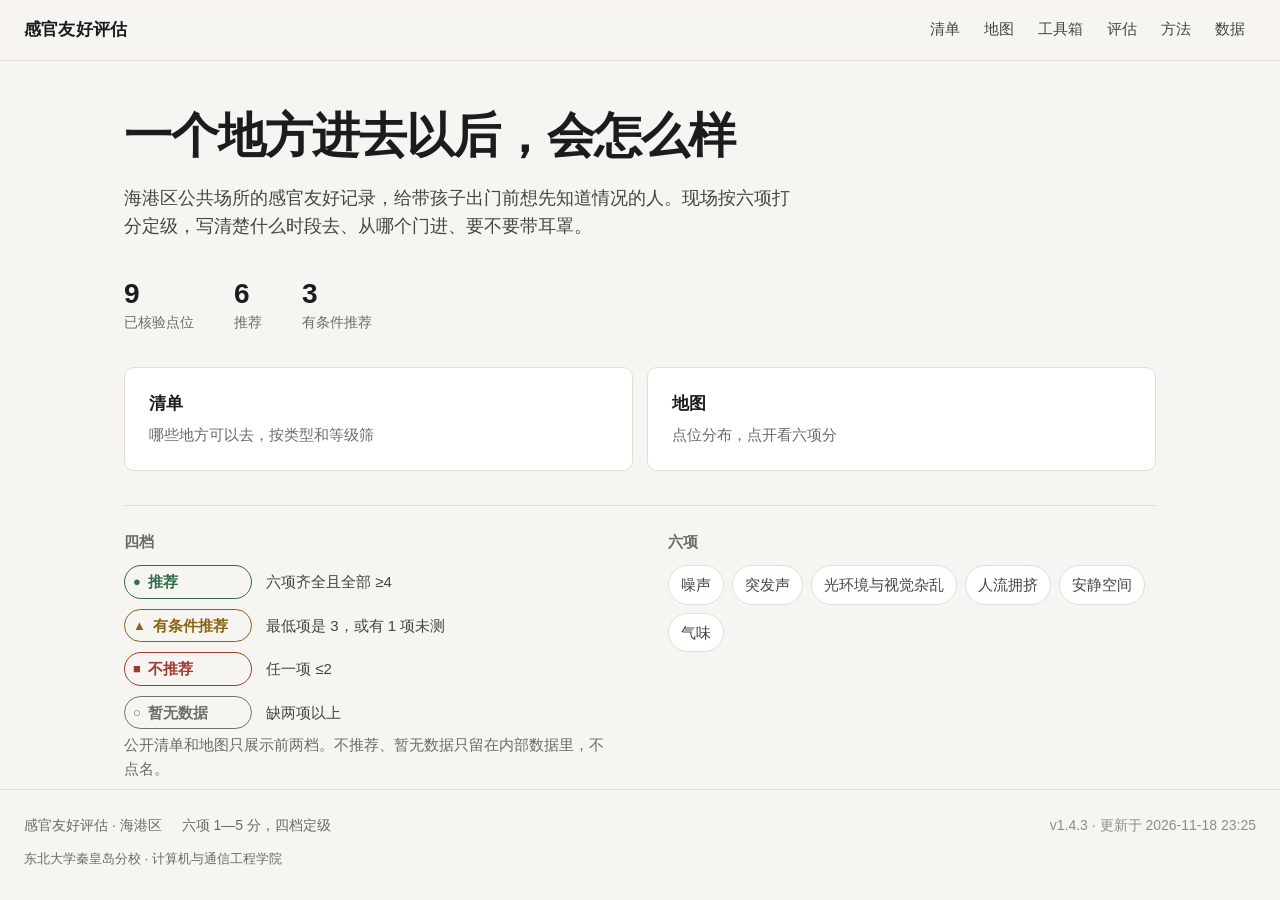
==== index.html @ ae87a0f5 "v1.4.3 点位定位修正：删旧样式、就绪前隐藏叠加层（2026-11-18 23:25）" ====
<!doctype html>
<html lang="zh-CN">
<head>
<meta charset="utf-8">
<meta name="viewport" content="width=device-width, initial-scale=1">
<title>感官友好评估 · 海港区公共环境</title>
<meta name="description" content="六项观察、四档定级，写清楚哪个时段去、从哪个门进、要不要带耳罩。">
<link rel="stylesheet" href="./assets/css/site.css?v=202611182325">
</head>
<body data-page="index">

<a class="skip" href="#main">跳到正文</a>

<header class="site-head">
  <div class="wrap head-inner">
    <a class="brand" href="./index.html?v=202611182325">感官友好评估</a>
    <nav class="nav" aria-label="主导航">
    <a href="./list.html?v=202611182325">清单</a>
    <a href="./map.html?v=202611182325">地图</a>
    <a href="./tools.html?v=202611182325">工具箱</a>
    <a href="./assess.html?v=202611182325">评估</a>
    <a href="./method.html?v=202611182325">方法</a>
    <a href="./data.html?v=202611182325">数据</a>
  </nav>
  </div>
</header>

<main id="main" class="wrap home">

  <section class="hero">
    <h1>一个地方进去以后，会怎么样</h1>
    <p class="lead">海港区公共场所的感官友好记录，给带孩子出门前想先知道情况的人。现场按六项打分定级，写清楚什么时段去、从哪个门进、要不要带耳罩。</p>
  </section>

  <ul class="stats" id="stats" hidden></ul>

  <div class="entry">
    <a href="./list.html?v=202611182325">
      <span class="entry-title">清单</span>
      <span class="entry-sub">哪些地方可以去，按类型和等级筛</span>
    </a>
    <a href="./map.html?v=202611182325">
      <span class="entry-title">地图</span>
      <span class="entry-sub">点位分布，点开看六项分</span>
    </a>
  </div>

  <div class="home-row">

    <section>
      <h2>四档</h2>
      <ul class="level-legend">
        <li><span class="badge badge-ok"><span class="glyph" aria-hidden="true">●</span>推荐</span><span>六项齐全且全部 ≥4</span></li>
        <li><span class="badge badge-warn"><span class="glyph" aria-hidden="true">▲</span>有条件推荐</span><span>最低项是 3，或有 1 项未测</span></li>
        <li><span class="badge badge-bad"><span class="glyph" aria-hidden="true">■</span>不推荐</span><span>任一项 ≤2</span></li>
        <li><span class="badge badge-none"><span class="glyph" aria-hidden="true">○</span>暂无数据</span><span>缺两项以上</span></li>
      </ul>
      <p class="hint">公开清单和地图只展示前两档。不推荐、暂无数据只留在内部数据里，不点名。</p>
    </section>

    <section>
      <h2>六项</h2>
      <ul class="dims">
        <li><a href="./method.html#dim-noise">噪声</a></li>
        <li><a href="./method.html#dim-surprise">突发声</a></li>
        <li><a href="./method.html#dim-light">光环境与视觉杂乱</a></li>
        <li><a href="./method.html#dim-crowd">人流拥挤</a></li>
        <li><a href="./method.html#dim-quiet">安静空间</a></li>
        <li><a href="./method.html#dim-smell">气味</a></li>
      </ul>
    </section>

  </div>

</main>

<footer class="site-foot">
  <div class="wrap">
    <div class="foot-inner">
      <span>感官友好评估 · 海港区</span>
      <span class="foot-note">六项 1—5 分，四档定级</span>
      <span class="foot-build" id="build"></span>
    </div>
    <p class="foot-school">东北大学秦皇岛分校 · 计算机与通信工程学院</p>
  </div>
</footer>

<script src="./data/points.js?v=202611182325"></script>
<script src="./data/demo-points.js?v=202611182325"></script>
<script src="./data/build.js?v=202611182325"></script>
<script src="./assets/js/core.js?v=202611182325"></script>
<script>
(function () {
  var list = window.SF.points();
  if (!list.length) return;

  var verified = list.filter(function (p) { return p.status === 'verified'; });
  var rec = verified.filter(function (p) { return p.level === 'recommended'; }).length;
  var cond = verified.filter(function (p) { return p.level === 'conditional'; }).length;

  var stats = document.getElementById('stats');
  stats.innerHTML =
    '<li><span class="num">' + verified.length + '</span><span class="lab">已核验点位</span></li>' +
    '<li><span class="num">' + rec + '</span><span class="lab">推荐</span></li>' +
    '<li><span class="num">' + cond + '</span><span class="lab">有条件推荐</span></li>';
  stats.hidden = false;
})();
</script>

</body>
</html>
---- assets/css/site.css ----
/* 感官友好 · 站点样式
   原则：无动效、无闪烁、正文≥16px、对比≥4.5:1、等级用颜色+形状+文字三重编码 */

:root {
  --bg: #f7f5f1;
  --surface: #ffffff;
  --surface-2: #f2efe9;
  --ink: #1c1c1a;
  --ink-2: #45443f;
  --muted: #6b6a64;
  --line: #e3ded4;
  --line-2: #cfc8ba;
  --accent: #2c6b63;
  --accent-ink: #ffffff;
  --ok: #2f6f4a;
  --warn: #8a6412;
  --bad: #9c3b30;
  --neutral: #6f6f6a;

  --radius: 10px;
  --wrap: 1080px;
  --prose: 68ch;
  --shadow: 0 1px 2px rgba(28, 28, 26, .05);
}

@media (prefers-color-scheme: dark) {
  :root {
    --bg: #161615;
    --surface: #1e1e1c;
    --surface-2: #26251f;
    --ink: #eceae4;
    --ink-2: #c8c5bc;
    --muted: #9b988f;
    --line: #33322f;
    --line-2: #47453f;
    --accent: #8cc4b8;
    --accent-ink: #10201d;
    --ok: #86c39c;
    --warn: #d9b45c;
    --bad: #e08f84;
    --neutral: #a8a59d;
    --shadow: none;
  }
}

html { -webkit-text-size-adjust: 100%; }

body {
  margin: 0;
  min-height: 100vh;
  display: flex;
  flex-direction: column;
  background: var(--bg);
  color: var(--ink);
  font: 16px/1.75 -apple-system, BlinkMacSystemFont, "Segoe UI", "PingFang SC",
        "Hiragino Sans GB", "Microsoft YaHei", "Source Han Sans SC", sans-serif;
  font-variant-numeric: tabular-nums;
}

* { box-sizing: border-box; }

a { color: var(--accent); text-underline-offset: 3px; }
a:hover { text-decoration-thickness: 2px; }

:focus-visible {
  outline: 3px solid var(--accent);
  outline-offset: 2px;
  border-radius: 4px;
}

.skip {
  position: absolute;
  left: -9999px;
  top: 0;
  background: var(--surface);
  color: var(--ink);
  padding: 10px 14px;
  z-index: 100;
  border: 1px solid var(--line-2);
}
.skip:focus { left: 12px; top: 12px; }

.wrap {
  width: 100%;
  max-width: var(--wrap);
  margin: 0 auto;
  padding: 0 24px;
}

/* ---------- 页头 ---------- */

.site-head {
  position: sticky;
  top: 0;
  z-index: 20;
  background: color-mix(in srgb, var(--bg) 88%, transparent);
  backdrop-filter: blur(8px);
  border-bottom: 1px solid var(--line);
}

.head-inner {
  display: flex;
  align-items: center;
  gap: 24px;
  min-height: 60px;
}

.brand {
  font-size: 1.0625rem;
  font-weight: 700;
  letter-spacing: .01em;
  color: var(--ink);
  text-decoration: none;
  white-space: nowrap;
}

.nav {
  display: flex;
  gap: 2px;
  flex-wrap: wrap;
  margin-left: auto;
}

.nav a {
  display: block;
  padding: 6px 11px;
  font-size: .9375rem;
  color: var(--ink-2);
  text-decoration: none;
  border-bottom: 2px solid transparent;
}
.nav a:hover { color: var(--ink); border-bottom-color: var(--line-2); }

.nav a[aria-current="page"] {
  color: var(--ink);
  font-weight: 600;
  border-bottom-color: var(--accent);
}

/* ---------- 正文 ---------- */

main { flex: 1 0 auto; padding: 44px 0 72px; }

.home { padding-top: 34px; }

.home-row {
  display: grid;
  grid-template-columns: 1fr 1fr;
  gap: 24px 56px;
  margin-top: 34px;
  padding-top: 26px;
  border-top: 1px solid var(--line);
}
.home-row h2 { margin: 0 0 14px; font-size: .9375rem; color: var(--muted); font-weight: 600; letter-spacing: .02em; }

.page-head { margin-bottom: 34px; }
.page-head h1 { font-size: clamp(1.75rem, 3.6vw, 2.25rem); line-height: 1.3; margin: 0 0 8px; letter-spacing: -.01em; text-wrap: balance; }

h2 { font-size: 1.1875rem; margin: 40px 0 12px; }
h3 { font-size: 1rem; margin: 24px 0 8px; }

.lead { font-size: 1.0625rem; color: var(--ink-2); margin: 0; max-width: var(--prose); }
.hint { color: var(--muted); font-size: .9375rem; margin: 4px 0 0; }
.prose { max-width: var(--prose); }
.prose p { margin: 0 0 1em; }

.muted { color: var(--muted); }

/* ---------- 按钮 ---------- */

.btn {
  display: inline-flex;
  align-items: center;
  gap: 8px;
  font: inherit;
  font-weight: 600;
  padding: 11px 20px;
  border-radius: 10px;
  border: 1.5px solid var(--ink);
  background: var(--ink);
  color: var(--bg);
  cursor: pointer;
  text-decoration: none;
  transition: opacity .12s linear;
}
.btn:hover { opacity: .86; }

.btn-ghost {
  background: transparent;
  color: var(--ink);
  border-color: var(--line-2);
}
.btn-ghost:hover { border-color: var(--ink); opacity: 1; }

.actions { display: flex; gap: 10px; flex-wrap: wrap; margin-top: 24px; }

/* ---------- 卡片 ---------- */

.card {
  background: var(--surface);
  border: 1px solid var(--line);
  border-radius: var(--radius);
  padding: 22px 24px;
  box-shadow: var(--shadow);
  margin: 16px 0;
}

.card > h2 { margin-top: 0; }
.card > h2:first-child { margin-top: 0; }

/* ---------- 首页 ---------- */

.hero { padding: 12px 0 8px; }
.hero h1 { font-size: clamp(2rem, 5vw, 3rem); line-height: 1.22; letter-spacing: -.02em; margin: 0 0 18px; max-width: 14em; text-wrap: balance; }
.hero .lead { font-size: 1.125rem; }

.entry {
  display: grid;
  grid-template-columns: 1fr 1fr;
  gap: 14px;
  margin: 32px 0 8px;
}

.entry a {
  display: block;
  padding: 22px 24px;
  background: var(--surface);
  border: 1px solid var(--line);
  border-radius: var(--radius);
  text-decoration: none;
  color: var(--ink);
}
.entry a:hover { border-color: var(--line-2); }
.entry .entry-title { display: block; font-weight: 700; font-size: 1.0625rem; }
.entry .entry-sub { display: block; color: var(--muted); font-size: .9375rem; margin-top: 4px; }

.stats { display: flex; gap: 40px; flex-wrap: wrap; margin: 28px 0 0; padding: 0; list-style: none; }
.stats li { }
.stats .num { display: block; font-size: 1.75rem; font-weight: 700; line-height: 1.2; }
.stats .lab { display: block; color: var(--muted); font-size: .875rem; }

.dims { display: flex; flex-wrap: wrap; gap: 8px; padding: 0; margin: 0; list-style: none; }
.dims a {
  display: inline-block;
  padding: 6px 12px;
  border: 1px solid var(--line);
  border-radius: 999px;
  text-decoration: none;
  color: var(--ink-2);
  font-size: .9375rem;
  background: var(--surface);
}
.dims a:hover { color: var(--ink); border-color: var(--line-2); }

.level-legend { list-style: none; margin: 0; padding: 0; display: grid; gap: 10px; }
.level-legend li {
  display: grid;
  grid-template-columns: 128px 1fr;
  align-items: center;
  gap: 14px;
  font-size: .9375rem;
  color: var(--ink-2);
}

/* ---------- 等级 ---------- */

.badge {
  display: inline-flex;
  align-items: center;
  gap: 7px;
  font-weight: 600;
  font-size: .9375rem;
  padding: 3px 10px 3px 8px;
  border-radius: 999px;
  border: 1.5px solid currentColor;
  white-space: nowrap;
}
.badge .glyph { font-size: .8125rem; line-height: 1; }

.badge-ok { color: var(--ok); }
.badge-warn { color: var(--warn); }
.badge-bad { color: var(--bad); }
.badge-none { color: var(--neutral); }

/* ---------- 表单 ---------- */

fieldset { border: 0; padding: 0; margin: 0; }

.dim-block { padding: 20px 0; border-top: 1px solid var(--line); }
.dim-block:first-of-type { border-top: 0; padding-top: 4px; }

.dim-extra { display: flex; align-items: center; gap: 10px; flex-wrap: wrap; margin-top: 12px; }
.dim-extra .dim-extra-label { font-size: .875rem; color: var(--muted); }
.dim-extra select {
  font: inherit;
  font-size: .875rem;
  color: var(--ink);
  background: var(--surface);
  border: 1px solid var(--line-2);
  border-radius: 8px;
  padding: 5px 9px;
}

@media (min-width: 1080px) {
  #dims { display: grid; grid-template-columns: 1fr 1fr; column-gap: 52px; align-items: start; }
  .dim-block:nth-child(2) { border-top: 0; }
  .dim-block { padding: 18px 0; }
}

.dim-head { display: flex; align-items: baseline; gap: 12px; flex-wrap: wrap; margin-bottom: 4px; }
.dim-head h3 { margin: 0; font-size: 1.0625rem; }

.ladder { display: grid; gap: 6px; margin-top: 12px; }

.ladder label {
  display: grid;
  grid-template-columns: 30px 1fr;
  align-items: baseline;
  gap: 10px;
  padding: 7px 10px;
  border: 1px solid transparent;
  border-radius: 8px;
  cursor: pointer;
}
.ladder label:hover { background: var(--surface-2); }
.ladder input { position: absolute; opacity: 0; width: 1px; height: 1px; }
.ladder .score { font-weight: 700; color: var(--muted); text-align: center; }
.ladder .txt { color: var(--ink-2); font-size: .9375rem; }

.ladder label:has(input:checked) {
  background: var(--surface-2);
  border-color: var(--accent);
}
.ladder label:has(input:checked) .score { color: var(--accent); }
.ladder label:has(input:checked) .txt { color: var(--ink); }

.ladder label:has(input:focus-visible) {
  outline: 3px solid var(--accent);
  outline-offset: 1px;
}

/* 未测 */

.ladder label.unknown .txt { color: var(--muted); font-style: normal; }

/* ---------- 结果 ---------- */

.result {
  display: flex;
  align-items: center;
  gap: 14px;
  flex-wrap: wrap;
  padding: 18px 20px;
  border: 1px solid var(--line);
  border-radius: var(--radius);
  background: var(--surface-2);
}
.result .result-text { color: var(--ink-2); font-size: .9375rem; }

/* ---------- 字段 ---------- */

.grid-2 { display: grid; grid-template-columns: 1fr 1fr; gap: 16px 20px; }

.field { display: block; }
.field > span { display: block; font-size: .875rem; color: var(--muted); margin-bottom: 6px; }
.field input,
.field select {
  width: 100%;
  font: inherit;
  color: var(--ink);
  background: var(--surface);
  border: 1px solid var(--line-2);
  border-radius: 8px;
  padding: 9px 12px;
}
.field input::placeholder { color: var(--muted); opacity: .7; }

/* ---------- 筛选 ---------- */

.filters { display: grid; gap: 12px; margin: 0 0 28px; }
.filter-row { display: flex; align-items: baseline; gap: 16px; flex-wrap: wrap; }
.filter-label { font-size: .875rem; color: var(--muted); min-width: 4.5em; }
.group { display: flex; gap: 6px; flex-wrap: wrap; }

.chip {
  font: inherit;
  font-size: .9375rem;
  padding: 6px 13px;
  border-radius: 999px;
  border: 1px solid var(--line-2);
  background: var(--surface);
  color: var(--ink-2);
  cursor: pointer;
  text-decoration: none;
  display: inline-flex;
  align-items: baseline;
  gap: 7px;
}
.chip:hover { border-color: var(--ink-2); color: var(--ink); }
.chip .count { font-size: .8125rem; color: var(--muted); }
.chip[aria-pressed="true"] { background: var(--ink); color: var(--bg); border-color: var(--ink); }
.chip[aria-pressed="true"] .count { color: var(--bg); opacity: .7; }

/* ---------- 表格 ---------- */

.table-scroll { overflow-x: auto; margin: 16px 0; border: 1px solid var(--line); border-radius: var(--radius); }

table { width: 100%; border-collapse: collapse; background: var(--surface); }
th, td { text-align: left; padding: 11px 14px; border-bottom: 1px solid var(--line); vertical-align: top; }
thead th { font-size: .875rem; color: var(--muted); font-weight: 600; white-space: nowrap; }
tbody tr:last-child td { border-bottom: 0; }
td code, th code { font-size: .875rem; background: var(--surface-2); padding: 1px 5px; border-radius: 4px; }

/* ---------- 空状态 ---------- */

.empty {
  padding: 56px 24px;
  text-align: center;
  color: var(--muted);
  border: 0;
  background: transparent;
}

/* ---------- 地图 ---------- */

.wrap-wide { max-width: 1440px; }

.map-shell {
  position: relative;
  border: 1px solid var(--line);
  border-radius: var(--radius);
  background: var(--surface);
  overflow: hidden;
}
.map-shell svg {
  display: block;
  width: 100%;
  height: auto;
  min-height: 52vh;
  cursor: grab;
  touch-action: none;
}
.map-shell svg.is-dragging { cursor: grabbing; }
.map-shell svg.is-picking { cursor: crosshair; }

.pin { cursor: pointer; outline: none; }
.pin:focus-visible circle,
.pin:focus-visible polygon { stroke: var(--accent); stroke-width: 3; }

.map-tools {
  position: absolute;
  right: 12px;
  top: 12px;
  display: flex;
  flex-direction: column;
  gap: 6px;
  align-items: flex-end;
}
.map-tools button {
  font: inherit;
  font-size: .9375rem;
  min-width: 38px;
  height: 34px;
  padding: 0 10px;
  border: 1px solid var(--line-2);
  border-radius: 8px;
  background: var(--surface);
  color: var(--ink);
  cursor: pointer;
}
.map-tools button:hover { border-color: var(--ink-2); }

.legend { display: flex; gap: 18px; flex-wrap: wrap; margin: 14px 0 0; padding: 0; list-style: none; font-size: .9375rem; color: var(--ink-2); }
.legend .mark { margin-right: 6px; }
.legend .ok { color: var(--ok); }
.legend .warn { color: var(--warn); }
.legend .none { color: var(--neutral); }

/* ---------- 工具 ---------- */

.tool { display: grid; grid-template-columns: 180px 1fr; gap: 6px 24px; padding: 20px 0; border-top: 1px solid var(--line); }
.tool:first-of-type { border-top: 0; }
.tool h3 { margin: 0; font-size: 1.0625rem; }
.tool .tool-body { color: var(--ink-2); font-size: .9375rem; }
.tool dl { margin: 0; display: grid; grid-template-columns: 82px 1fr; gap: 4px 12px; }
.tool dt { color: var(--muted); font-size: .875rem; }
.tool dd { margin: 0; }

/* ---------- 锚点阶梯 ---------- */

.anchor-list { margin: 12px 0 0; padding: 0; list-style: none; display: grid; gap: 4px; }
.anchor-list li { display: grid; grid-template-columns: 26px 1fr; gap: 10px; align-items: baseline; }
.anchor-list .n { font-weight: 700; color: var(--muted); text-align: center; }
.anchor-list .t { color: var(--ink-2); font-size: .9375rem; }

/* ---------- 页脚 ---------- */

.site-foot {
  margin-top: auto;
  border-top: 1px solid var(--line);
  padding: 24px 0 30px;
  color: var(--muted);
  font-size: .875rem;
}
.foot-inner { display: flex; gap: 20px; flex-wrap: wrap; align-items: baseline; }
.foot-note { color: var(--muted); }
.foot-build { margin-left: auto; color: var(--muted); opacity: .75; }
.foot-school { margin: 10px 0 0; font-size: .8125rem; color: var(--muted); }

/* ---------- 窄屏 ---------- */

@media (max-width: 760px) {
  .wrap { padding: 0 18px; }
  .head-inner { gap: 12px; min-height: 54px; }
  .nav { gap: 0; }
  .nav a { padding: 6px 7px; font-size: .9375rem; }
  .entry { grid-template-columns: 1fr; }
  .grid-2 { grid-template-columns: 1fr; }
  .tool { grid-template-columns: 1fr; }
  .stats { gap: 28px; }
  .home-row { grid-template-columns: 1fr; gap: 26px; }
  .level-legend li { grid-template-columns: 118px 1fr; }
  main { padding: 30px 0 52px; }
}

@media (prefers-reduced-motion: reduce) {
  * { transition: none !important; animation: none !important; }
}

@media print {
  .site-head, .site-foot, .actions, .filters { display: none; }
  body { background: #fff; color: #000; }
  .card { border-color: #bbb; box-shadow: none; break-inside: avoid; }
}

/* ---------- 工具箱 ---------- */

.timer { font-variant-numeric: tabular-nums; color: var(--muted); font-size: .9375rem; }

.meter {
  height: 8px;
  background: var(--surface-2);
  border-radius: 999px;
  overflow: hidden;
  margin: 14px 0 4px;
}
.meter > span { display: block; height: 100%; width: 0; background: var(--accent); transition: width .12s linear; }

.readout { display: grid; grid-template-columns: auto 1fr; gap: 6px 18px; margin: 14px 0 0; align-items: baseline; }
.readout dt { color: var(--muted); font-size: .875rem; }
.readout dd { margin: 0; font-weight: 600; font-variant-numeric: tabular-nums; }

.big-btn {
  width: 100%;
  margin-top: 14px;
  padding: 20px;
  font: inherit;
  font-weight: 600;
  border-radius: 12px;
  border: 1.5px solid var(--ink);
  background: var(--surface);
  color: var(--ink);
  cursor: pointer;
  user-select: none;
  touch-action: none;
}
.big-btn:disabled { opacity: .45; cursor: default; }
.big-btn.is-down { background: var(--ink); color: var(--bg); }

.event-list { list-style: none; padding: 0; margin: 16px 0 0; display: grid; gap: 6px; }
.event-list li {
  display: grid;
  grid-template-columns: 64px 1fr auto;
  gap: 12px;
  font-size: .9375rem;
  color: var(--ink-2);
  padding: 6px 0;
  border-top: 1px solid var(--line);
}
.event-list li:first-child { border-top: 0; }
.event-list .ev-time { color: var(--muted); font-variant-numeric: tabular-nums; }

.field-row { display: grid; grid-template-columns: repeat(3, 1fr); gap: 14px; margin-top: 12px; }

@media (max-width: 760px) {
  .field-row { grid-template-columns: 1fr; }
}
/* ---------- 六项分条 ---------- */

.bars { list-style: none; margin: 14px 0 0; padding: 0; display: grid; gap: 7px; }
.bar-row {
  display: grid;
  grid-template-columns: 6.5em 1fr 1.8em;
  align-items: center;
  gap: 10px;
  font-size: .875rem;
}
.bar-label { color: var(--ink-2); }
.bar-track {
  display: block;
  height: 8px;
  background: var(--surface-2);
  border-radius: 999px;
  overflow: hidden;
}
.bar-fill { display: block; height: 100%; border-radius: 999px; }
.fill-ok { background: var(--ok); }
.fill-warn { background: var(--warn); }
.fill-bad { background: var(--bad); }
.fill-none { background: transparent; }
.bar-score { text-align: right; color: var(--muted); font-variant-numeric: tabular-nums; }
.bar-row.is-weak .bar-label,
.bar-row.is-weak .bar-score { color: var(--bad); font-weight: 600; }

/* ---------- 参考链接 ---------- */

.refs { list-style: none; padding: 0; margin: 12px 0 0; display: grid; gap: 8px; max-width: var(--prose); }
.refs li { font-size: .9375rem; color: var(--ink-2); }
.refs .ref-note { color: var(--muted); font-size: .875rem; margin: 10px 0 0; }
/* ---------- 评估页选点器 ---------- */

.picker {
  position: relative;
  border: 1px solid var(--line);
  border-radius: var(--radius);
  overflow: hidden;
  background: var(--surface);
}
.picker svg {
  display: block;
  width: 100%;
  height: auto;
  cursor: crosshair;
  touch-action: none;
}
.picker svg.is-dragging { cursor: grabbing; }
.picker .map-tools { top: 8px; right: 8px; }
/* ---------- 地图搜索 ---------- */

.map-search { position: relative; margin: 0 0 16px; max-width: 420px; }
.map-search input {
  width: 100%;
  font: inherit;
  padding: 9px 12px;
  border: 1px solid var(--line-2);
  border-radius: 8px;
  background: var(--surface);
  color: var(--ink);
}
.q-list {
  position: absolute;
  z-index: 30;
  left: 0; right: 0;
  top: calc(100% + 4px);
  margin: 0; padding: 4px;
  list-style: none;
  background: var(--surface);
  border: 1px solid var(--line-2);
  border-radius: 8px;
  box-shadow: 0 4px 14px rgba(0, 0, 0, .08);
  max-height: 260px;
  overflow: auto;
}
.q-list button {
  width: 100%;
  text-align: left;
  font: inherit;
  padding: 8px 10px;
  border: 0;
  background: transparent;
  color: var(--ink);
  cursor: pointer;
  border-radius: 6px;
}
.q-list button:hover { background: var(--surface-2); }
.q-empty { padding: 8px 10px; color: var(--muted); font-size: .9375rem; }
/* ---------- MapLibre 版地图 ---------- */

.map-wrap { position: relative; }
.ml-shell { height: 70vh; min-height: 400px; position: relative; }

.ml-overlay {
  position: absolute;
  inset: 0;
  pointer-events: none;
  z-index: 2;
}
.ml-lbl {
  position: absolute;
  transform: translate(-50%, -50%);
  white-space: nowrap;
  font-size: 12px;
  color: #5f5e59;
  text-shadow: 0 0 3px #fff, 0 0 3px #fff, 0 0 3px #fff;
}
.ml-lbl.t1 { font-size: 13px; color: #3f3f3b; font-weight: 600; }
.ml-lbl.t3 { color: #3f3f3b; }

.map-wrap .map-tools { top: 10px; right: 10px; }
/* ---------- 地图页加宽、按钮改到左上 ---------- */

body[data-page="map"] .ml-shell { height: 74vh; }
.map-wrap .map-tools { top: 10px; left: 10px; right: auto; }

/* ---------- 评估页选点器（MapLibre） ---------- */

.picker { height: 340px; position: relative; }
.pk-marker {
  width: 14px;
  height: 14px;
  border: 2px solid #9c3b30;
  border-radius: 50%;
  background: rgba(156, 59, 48, .22);
  box-sizing: border-box;
}
.picker .map-tools { top: 8px; right: 8px; left: auto; }
.ml-lbl.t4 { font-size: 11px; color: #6f6e68; }
/* ---------- 示例数据横幅 ---------- */

.demo-banner {
  background: #fbf3d9;
  color: #6b5a1e;
  border-bottom: 1px solid #e8d9a8;
  padding: 10px 24px;
  font-size: .9375rem;
  line-height: 1.6;
}
.demo-banner code {
  background: rgba(0, 0, 0, .06);
  padding: 1px 5px;
  border-radius: 4px;
}
@media (prefers-color-scheme: dark) {
  .demo-banner { background: #3a3320; color: #e8d9a8; border-bottom-color: #55492a; }
}
/* 顶部和底部通栏：不随页面版心宽度变化而左右跳 */
.site-head .wrap,
.site-foot .wrap { max-width: none; }
/* ---------- 设计变量与排版 ---------- */

:root {
  --fs-xs: .8125rem;
  --fs-sm: .9375rem;
  --fs-base: 1rem;
  --fs-lg: 1.125rem;
  --fs-xl: 1.3125rem;
  --fs-2xl: clamp(1.5rem, 2.4vw, 1.875rem);
  --fs-3xl: clamp(1.9rem, 3.6vw, 2.5rem);

  --lh-tight: 1.28;
  --lh-base: 1.7;

  --sp-1: 6px;
  --sp-2: 10px;
  --sp-3: 16px;
  --sp-4: 24px;
  --sp-5: 36px;
  --sp-6: 56px;

  --radius-sm: 6px;
  --radius-lg: 14px;
}

body {
  font-size: var(--fs-base);
  line-height: var(--lh-base);
}

h1 {
  font-size: var(--fs-3xl);
  line-height: 1.15;
  letter-spacing: -.02em;
  margin: 0 0 var(--sp-2);
}

h2 {
  font-size: var(--fs-xl);
  line-height: var(--lh-tight);
  letter-spacing: -.01em;
  margin: var(--sp-5) 0 var(--sp-2);
}

h3 {
  font-size: var(--fs-lg);
  line-height: var(--lh-tight);
  margin: var(--sp-4) 0 var(--sp-1);
}

p { margin: 0 0 var(--sp-3); }

.lead {
  font-size: var(--fs-lg);
  line-height: 1.6;
  color: var(--ink-2);
}

.hint {
  font-size: var(--fs-sm);
  line-height: 1.6;
}

.card {
  padding: var(--sp-4);
  margin: var(--sp-3) 0;
}

.card > h2:first-child { margin-top: 0; }
.card > h2 { margin-top: var(--sp-5); }


/* 选点器名称叠层 */
.pk-label-layer {
  position: absolute;
  inset: 0;
  pointer-events: none;
  z-index: 2;
}
.pk-label {
  position: absolute;
  transform: translate(-50%, -50%);
  white-space: nowrap;
  font-size: 11px;
  color: #5f5e59;
  text-shadow: 0 0 3px #fff, 0 0 3px #fff, 0 0 3px #fff;
}
.pk-label.t1 { font-size: 12px; font-weight: 600; color: #3f3f3b; }
.pk-label.t4 { font-size: 10px; color: #6f6e68; }
/* 地图加载提示与点位弹窗 */
.map-loading {
  position: absolute;
  left: 50%;
  top: 50%;
  transform: translate(-50%, -50%);
  margin: 0;
  color: var(--muted);
  font-size: .9375rem;
  pointer-events: none;
  z-index: 1;
}
.sf-popup .maplibregl-popup-content {
  background: var(--surface);
  color: var(--ink);
  padding: 12px 14px;
  border-radius: 10px;
  box-shadow: 0 6px 24px rgba(0, 0, 0, .18);
  border: 1px solid var(--line);
}
.sf-popup .maplibregl-popup-tip { border-top-color: var(--surface); }
.pop-in strong { display: block; font-size: 1rem; margin-bottom: 6px; }
.pop-dims { display: flex; flex-wrap: wrap; gap: 4px 12px; margin-top: 8px; font-size: .8125rem; color: var(--ink-2); }
.pop-dim b { margin-left: 3px; color: var(--ink); }
.pop-note { margin: 8px 0 0; font-size: .8125rem; color: var(--muted); line-height: 1.5; }
/* 分条的非线性刻度：70% 处是"推荐"分界 */
.bar-track { position: relative; }
.bar-mark {
  position: absolute;
  left: 70%;
  top: -3px;
  bottom: -3px;
  width: 1px;
  background: var(--line-2);
  opacity: .8;
  pointer-events: none;
}
/* 静态底图占位：MapLibre 就绪前先显示 */
.map-fallback {
  position: absolute;
  inset: 0;
  width: 100%;
  height: 100%;
  object-fit: cover;
  pointer-events: none;
  z-index: 0;
}
/* 弹窗要盖在名称层之上 */
.maplibregl-popup { z-index: 8; }
/* 水滴形点位：尖端对准坐标 */
.ml-pin {
  position: absolute;
  width: 20px;
  height: 26px;
  padding: 0;
  border: 0;
  background: none;
  transform: translate(-50%, -100%);
  cursor: pointer;
  pointer-events: auto;
  filter: drop-shadow(0 1px 2px rgba(0, 0, 0, .28));
}
.ml-pin svg { display: block; width: 100%; height: 100%; }
.ml-pin.ok svg path:first-child { fill: #2f6f4a; }
.ml-pin.warn svg path:first-child { fill: #8a6412; }
.ml-pin.ok:hover svg path:first-child { fill: #245a3b; }
.ml-pin.warn:hover svg path:first-child { fill: #6f4f0c; }
/* 覆盖旧圆点样式，避免水滴背后露出方块底色 */
.ml-pin.ok,
.ml-pin.warn {
  background: none;
  border: 0;
  border-radius: 0;
}
.ml-overlay {
  opacity: 0;
  transition: opacity .2s ease;
}
.ml-overlay.is-ready { opacity: 1; }
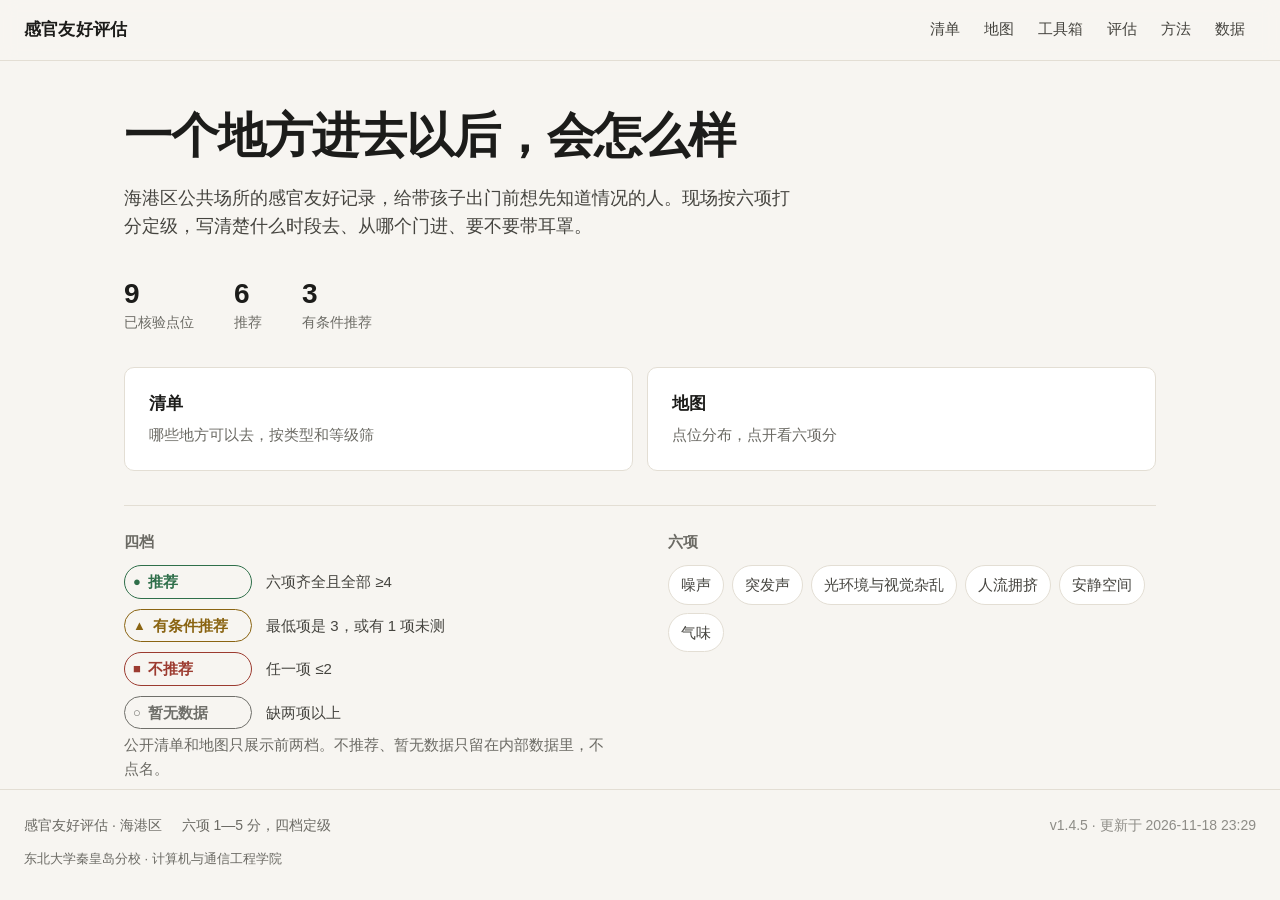
==== commit 85b75f88: "v1.4.5 点位随地图同步更新，修正缩放偏移（2026-11-18 23:29）" ====
--- a/index.html
+++ b/index.html
@@ -5,7 +5,7 @@
 <meta name="viewport" content="width=device-width, initial-scale=1">
 <title>感官友好评估 · 海港区公共环境</title>
 <meta name="description" content="六项观察、四档定级，写清楚哪个时段去、从哪个门进、要不要带耳罩。">
-<link rel="stylesheet" href="./assets/css/site.css?v=202611182325">
+<link rel="stylesheet" href="./assets/css/site.css?v=202611182329">
 </head>
 <body data-page="index">
 
@@ -13,14 +13,14 @@
 
 <header class="site-head">
   <div class="wrap head-inner">
-    <a class="brand" href="./index.html?v=202611182325">感官友好评估</a>
+    <a class="brand" href="./index.html?v=202611182329">感官友好评估</a>
     <nav class="nav" aria-label="主导航">
-    <a href="./list.html?v=202611182325">清单</a>
-    <a href="./map.html?v=202611182325">地图</a>
-    <a href="./tools.html?v=202611182325">工具箱</a>
-    <a href="./assess.html?v=202611182325">评估</a>
-    <a href="./method.html?v=202611182325">方法</a>
-    <a href="./data.html?v=202611182325">数据</a>
+    <a href="./list.html?v=202611182329">清单</a>
+    <a href="./map.html?v=202611182329">地图</a>
+    <a href="./tools.html?v=202611182329">工具箱</a>
+    <a href="./assess.html?v=202611182329">评估</a>
+    <a href="./method.html?v=202611182329">方法</a>
+    <a href="./data.html?v=202611182329">数据</a>
   </nav>
   </div>
 </header>
@@ -35,11 +35,11 @@
   <ul class="stats" id="stats" hidden></ul>
 
   <div class="entry">
-    <a href="./list.html?v=202611182325">
+    <a href="./list.html?v=202611182329">
       <span class="entry-title">清单</span>
       <span class="entry-sub">哪些地方可以去，按类型和等级筛</span>
     </a>
-    <a href="./map.html?v=202611182325">
+    <a href="./map.html?v=202611182329">
       <span class="entry-title">地图</span>
       <span class="entry-sub">点位分布，点开看六项分</span>
     </a>
@@ -85,10 +85,10 @@
   </div>
 </footer>
 
-<script src="./data/points.js?v=202611182325"></script>
-<script src="./data/demo-points.js?v=202611182325"></script>
-<script src="./data/build.js?v=202611182325"></script>
-<script src="./assets/js/core.js?v=202611182325"></script>
+<script src="./data/points.js?v=202611182329"></script>
+<script src="./data/demo-points.js?v=202611182329"></script>
+<script src="./data/build.js?v=202611182329"></script>
+<script src="./assets/js/core.js?v=202611182329"></script>
 <script>
 (function () {
   var list = window.SF.points();
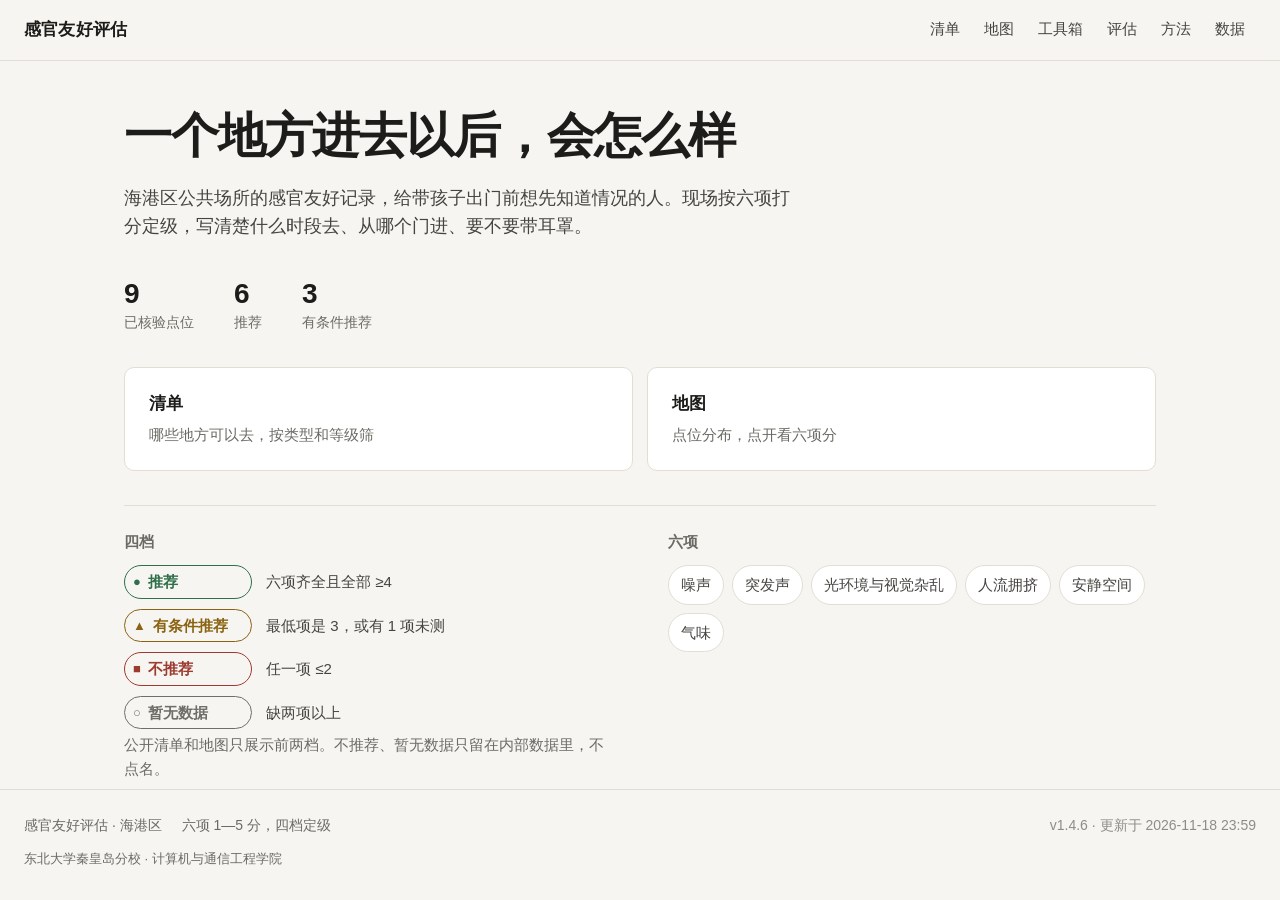
==== commit 8ec2883f: "v1.4.6 修复点位 SVG 被旧底图样式撑大导致的定位偏移（2026-11-18 23:59）" ====
--- a/index.html
+++ b/index.html
@@ -5,7 +5,7 @@
 <meta name="viewport" content="width=device-width, initial-scale=1">
 <title>感官友好评估 · 海港区公共环境</title>
 <meta name="description" content="六项观察、四档定级，写清楚哪个时段去、从哪个门进、要不要带耳罩。">
-<link rel="stylesheet" href="./assets/css/site.css?v=202611182329">
+<link rel="stylesheet" href="./assets/css/site.css?v=202611182359">
 </head>
 <body data-page="index">
 
@@ -13,14 +13,14 @@
 
 <header class="site-head">
   <div class="wrap head-inner">
-    <a class="brand" href="./index.html?v=202611182329">感官友好评估</a>
+    <a class="brand" href="./index.html?v=202611182359">感官友好评估</a>
     <nav class="nav" aria-label="主导航">
-    <a href="./list.html?v=202611182329">清单</a>
-    <a href="./map.html?v=202611182329">地图</a>
-    <a href="./tools.html?v=202611182329">工具箱</a>
-    <a href="./assess.html?v=202611182329">评估</a>
-    <a href="./method.html?v=202611182329">方法</a>
-    <a href="./data.html?v=202611182329">数据</a>
+    <a href="./list.html?v=202611182359">清单</a>
+    <a href="./map.html?v=202611182359">地图</a>
+    <a href="./tools.html?v=202611182359">工具箱</a>
+    <a href="./assess.html?v=202611182359">评估</a>
+    <a href="./method.html?v=202611182359">方法</a>
+    <a href="./data.html?v=202611182359">数据</a>
   </nav>
   </div>
 </header>
@@ -35,11 +35,11 @@
   <ul class="stats" id="stats" hidden></ul>
 
   <div class="entry">
-    <a href="./list.html?v=202611182329">
+    <a href="./list.html?v=202611182359">
       <span class="entry-title">清单</span>
       <span class="entry-sub">哪些地方可以去，按类型和等级筛</span>
     </a>
-    <a href="./map.html?v=202611182329">
+    <a href="./map.html?v=202611182359">
       <span class="entry-title">地图</span>
       <span class="entry-sub">点位分布，点开看六项分</span>
     </a>
@@ -85,10 +85,10 @@
   </div>
 </footer>
 
-<script src="./data/points.js?v=202611182329"></script>
-<script src="./data/demo-points.js?v=202611182329"></script>
-<script src="./data/build.js?v=202611182329"></script>
-<script src="./assets/js/core.js?v=202611182329"></script>
+<script src="./data/points.js?v=202611182359"></script>
+<script src="./data/demo-points.js?v=202611182359"></script>
+<script src="./data/build.js?v=202611182359"></script>
+<script src="./assets/js/core.js?v=202611182359"></script>
 <script>
 (function () {
   var list = window.SF.points();
--- a/assets/css/site.css
+++ b/assets/css/site.css
@@ -432,7 +432,8 @@
   background: var(--surface);
   overflow: hidden;
 }
-.map-shell svg {
+/* 旧版 SVG 底图只匹配直属元素，避免撑大点位内的 SVG。 */
+.map-shell > svg {
   display: block;
   width: 100%;
   height: auto;
@@ -440,8 +441,8 @@
   cursor: grab;
   touch-action: none;
 }
-.map-shell svg.is-dragging { cursor: grabbing; }
-.map-shell svg.is-picking { cursor: crosshair; }
+.map-shell > svg.is-dragging { cursor: grabbing; }
+.map-shell > svg.is-picking { cursor: crosshair; }
 
 .pin { cursor: pointer; outline: none; }
 .pin:focus-visible circle,
@@ -887,7 +888,7 @@
   pointer-events: auto;
   filter: drop-shadow(0 1px 2px rgba(0, 0, 0, .28));
 }
-.ml-pin svg { display: block; width: 100%; height: 100%; }
+.ml-pin svg { display: block; width: 100%; height: 100%; min-height: 0; }
 .ml-pin.ok svg path:first-child { fill: #2f6f4a; }
 .ml-pin.warn svg path:first-child { fill: #8a6412; }
 .ml-pin.ok:hover svg path:first-child { fill: #245a3b; }
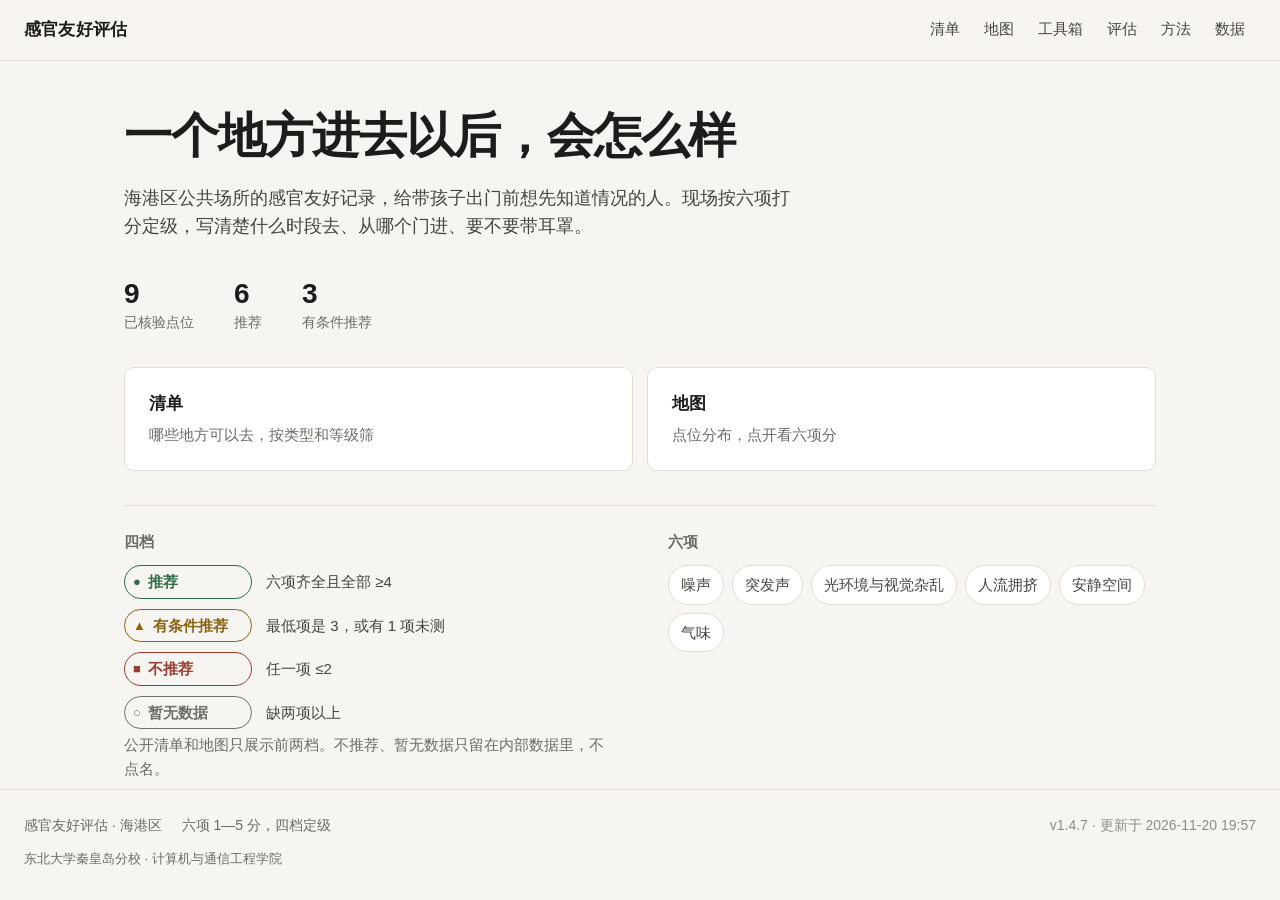
==== commit aedd9efc: "v1.4.7 手机端地图高度收窄、顶部导航换行（2026-11-20 19:57）" ====
--- a/index.html
+++ b/index.html
@@ -5,7 +5,7 @@
 <meta name="viewport" content="width=device-width, initial-scale=1">
 <title>感官友好评估 · 海港区公共环境</title>
 <meta name="description" content="六项观察、四档定级，写清楚哪个时段去、从哪个门进、要不要带耳罩。">
-<link rel="stylesheet" href="./assets/css/site.css?v=202611182359">
+<link rel="stylesheet" href="./assets/css/site.css?v=202611201957">
 </head>
 <body data-page="index">
 
@@ -13,14 +13,14 @@
 
 <header class="site-head">
   <div class="wrap head-inner">
-    <a class="brand" href="./index.html?v=202611182359">感官友好评估</a>
+    <a class="brand" href="./index.html?v=202611201957">感官友好评估</a>
     <nav class="nav" aria-label="主导航">
-    <a href="./list.html?v=202611182359">清单</a>
-    <a href="./map.html?v=202611182359">地图</a>
-    <a href="./tools.html?v=202611182359">工具箱</a>
-    <a href="./assess.html?v=202611182359">评估</a>
-    <a href="./method.html?v=202611182359">方法</a>
-    <a href="./data.html?v=202611182359">数据</a>
+    <a href="./list.html?v=202611201957">清单</a>
+    <a href="./map.html?v=202611201957">地图</a>
+    <a href="./tools.html?v=202611201957">工具箱</a>
+    <a href="./assess.html?v=202611201957">评估</a>
+    <a href="./method.html?v=202611201957">方法</a>
+    <a href="./data.html?v=202611201957">数据</a>
   </nav>
   </div>
 </header>
@@ -35,11 +35,11 @@
   <ul class="stats" id="stats" hidden></ul>
 
   <div class="entry">
-    <a href="./list.html?v=202611182359">
+    <a href="./list.html?v=202611201957">
       <span class="entry-title">清单</span>
       <span class="entry-sub">哪些地方可以去，按类型和等级筛</span>
     </a>
-    <a href="./map.html?v=202611182359">
+    <a href="./map.html?v=202611201957">
       <span class="entry-title">地图</span>
       <span class="entry-sub">点位分布，点开看六项分</span>
     </a>
@@ -85,10 +85,10 @@
   </div>
 </footer>
 
-<script src="./data/points.js?v=202611182359"></script>
-<script src="./data/demo-points.js?v=202611182359"></script>
-<script src="./data/build.js?v=202611182359"></script>
-<script src="./assets/js/core.js?v=202611182359"></script>
+<script src="./data/points.js?v=202611201957"></script>
+<script src="./data/demo-points.js?v=202611201957"></script>
+<script src="./data/build.js?v=202611201957"></script>
+<script src="./assets/js/core.js?v=202611201957"></script>
 <script>
 (function () {
   var list = window.SF.points();
--- a/assets/css/site.css
+++ b/assets/css/site.css
@@ -904,4 +904,31 @@
   opacity: 0;
   transition: opacity .2s ease;
 }
-.ml-overlay.is-ready { opacity: 1; }+.ml-overlay.is-ready { opacity: 1; }
+/* 手机端地图不要占满整屏 */
+@media (max-width: 760px) {
+  body[data-page="map"] .ml-shell {
+    height: 52vh;
+    min-height: 280px;
+  }
+}
+@media (min-width: 761px) and (max-width: 1024px) {
+  body[data-page="map"] .ml-shell {
+    height: 62vh;
+  }
+}
+/* 手机端顶部导航换行，避免被截断 */
+@media (max-width: 760px) {
+  .head-inner {
+    flex-wrap: wrap;
+    row-gap: 4px;
+    padding-top: 8px;
+    padding-bottom: 6px;
+  }
+  .nav {
+    margin-left: 0;
+    width: 100%;
+    flex-wrap: wrap;
+  }
+  .nav a { padding: 5px 8px; }
+}
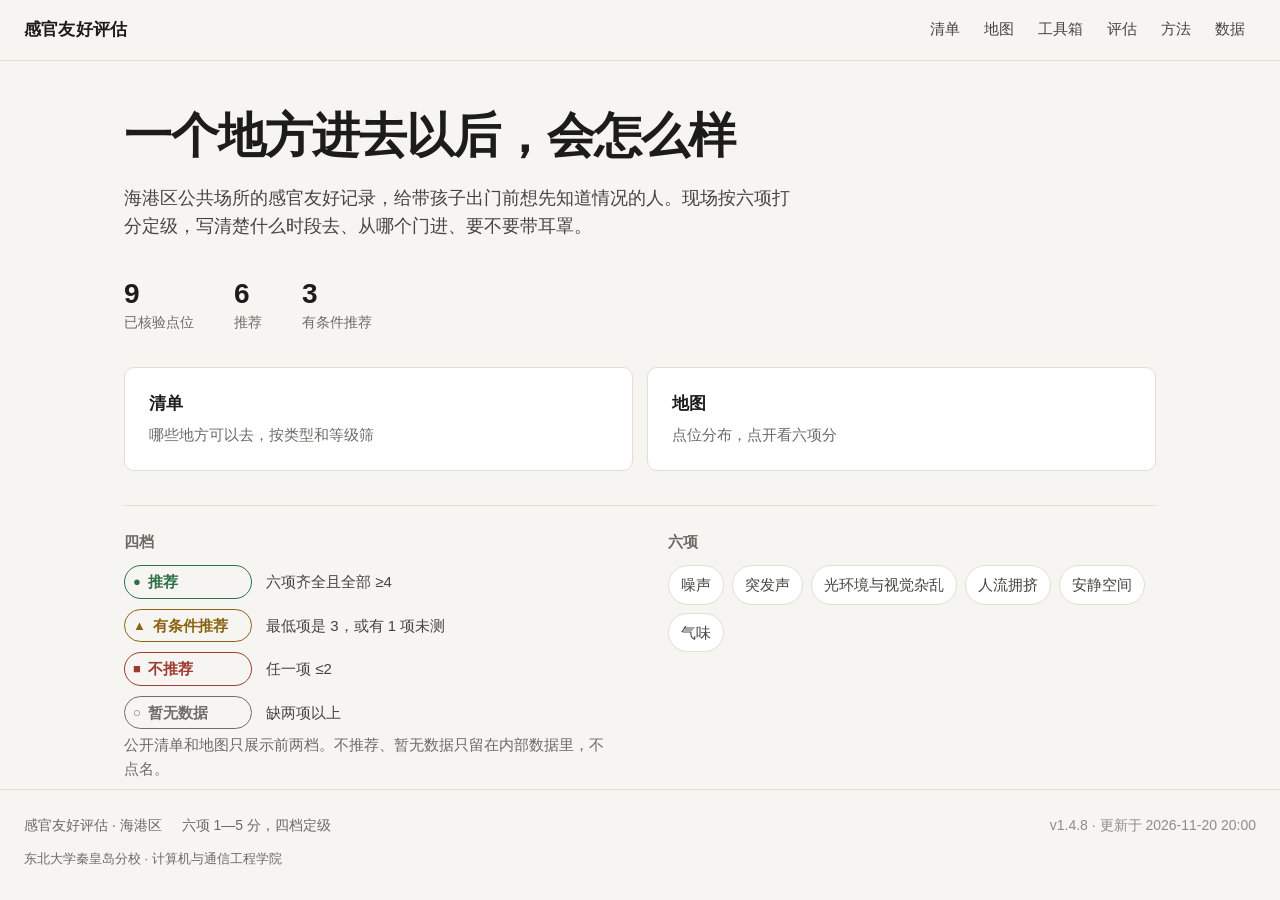
==== commit 0c7a520c: "v1.4.8 手机端点位信息改为地图内底部卡片（2026-11-20 20:00）" ====
--- a/index.html
+++ b/index.html
@@ -5,7 +5,7 @@
 <meta name="viewport" content="width=device-width, initial-scale=1">
 <title>感官友好评估 · 海港区公共环境</title>
 <meta name="description" content="六项观察、四档定级，写清楚哪个时段去、从哪个门进、要不要带耳罩。">
-<link rel="stylesheet" href="./assets/css/site.css?v=202611201957">
+<link rel="stylesheet" href="./assets/css/site.css?v=202611202000">
 </head>
 <body data-page="index">
 
@@ -13,14 +13,14 @@
 
 <header class="site-head">
   <div class="wrap head-inner">
-    <a class="brand" href="./index.html?v=202611201957">感官友好评估</a>
+    <a class="brand" href="./index.html?v=202611202000">感官友好评估</a>
     <nav class="nav" aria-label="主导航">
-    <a href="./list.html?v=202611201957">清单</a>
-    <a href="./map.html?v=202611201957">地图</a>
-    <a href="./tools.html?v=202611201957">工具箱</a>
-    <a href="./assess.html?v=202611201957">评估</a>
-    <a href="./method.html?v=202611201957">方法</a>
-    <a href="./data.html?v=202611201957">数据</a>
+    <a href="./list.html?v=202611202000">清单</a>
+    <a href="./map.html?v=202611202000">地图</a>
+    <a href="./tools.html?v=202611202000">工具箱</a>
+    <a href="./assess.html?v=202611202000">评估</a>
+    <a href="./method.html?v=202611202000">方法</a>
+    <a href="./data.html?v=202611202000">数据</a>
   </nav>
   </div>
 </header>
@@ -35,11 +35,11 @@
   <ul class="stats" id="stats" hidden></ul>
 
   <div class="entry">
-    <a href="./list.html?v=202611201957">
+    <a href="./list.html?v=202611202000">
       <span class="entry-title">清单</span>
       <span class="entry-sub">哪些地方可以去，按类型和等级筛</span>
     </a>
-    <a href="./map.html?v=202611201957">
+    <a href="./map.html?v=202611202000">
       <span class="entry-title">地图</span>
       <span class="entry-sub">点位分布，点开看六项分</span>
     </a>
@@ -85,10 +85,10 @@
   </div>
 </footer>
 
-<script src="./data/points.js?v=202611201957"></script>
-<script src="./data/demo-points.js?v=202611201957"></script>
-<script src="./data/build.js?v=202611201957"></script>
-<script src="./assets/js/core.js?v=202611201957"></script>
+<script src="./data/points.js?v=202611202000"></script>
+<script src="./data/demo-points.js?v=202611202000"></script>
+<script src="./data/build.js?v=202611202000"></script>
+<script src="./assets/js/core.js?v=202611202000"></script>
 <script>
 (function () {
   var list = window.SF.points();
--- a/assets/css/site.css
+++ b/assets/css/site.css
@@ -931,4 +931,36 @@
     flex-wrap: wrap;
   }
   .nav a { padding: 5px 8px; }
+}
+/* 手机端点位信息：地图内底部卡片，不被裁切 */
+.map-sheet {
+  position: absolute;
+  left: 10px;
+  right: 10px;
+  bottom: 10px;
+  z-index: 9;
+  max-height: 52%;
+  overflow: auto;
+  background: var(--surface);
+  color: var(--ink);
+  border: 1px solid var(--line);
+  border-radius: 12px;
+  padding: 14px 16px;
+  box-shadow: 0 8px 28px rgba(0, 0, 0, .22);
+}
+.map-sheet .pop-in strong { padding-right: 28px; }
+.map-sheet .pop-dims { gap: 6px 14px; }
+.map-sheet-close {
+  position: absolute;
+  right: 10px;
+  top: 8px;
+  width: 28px;
+  height: 28px;
+  border: 0;
+  border-radius: 50%;
+  background: var(--surface-2);
+  color: var(--ink-2);
+  font-size: 18px;
+  line-height: 1;
+  cursor: pointer;
 }
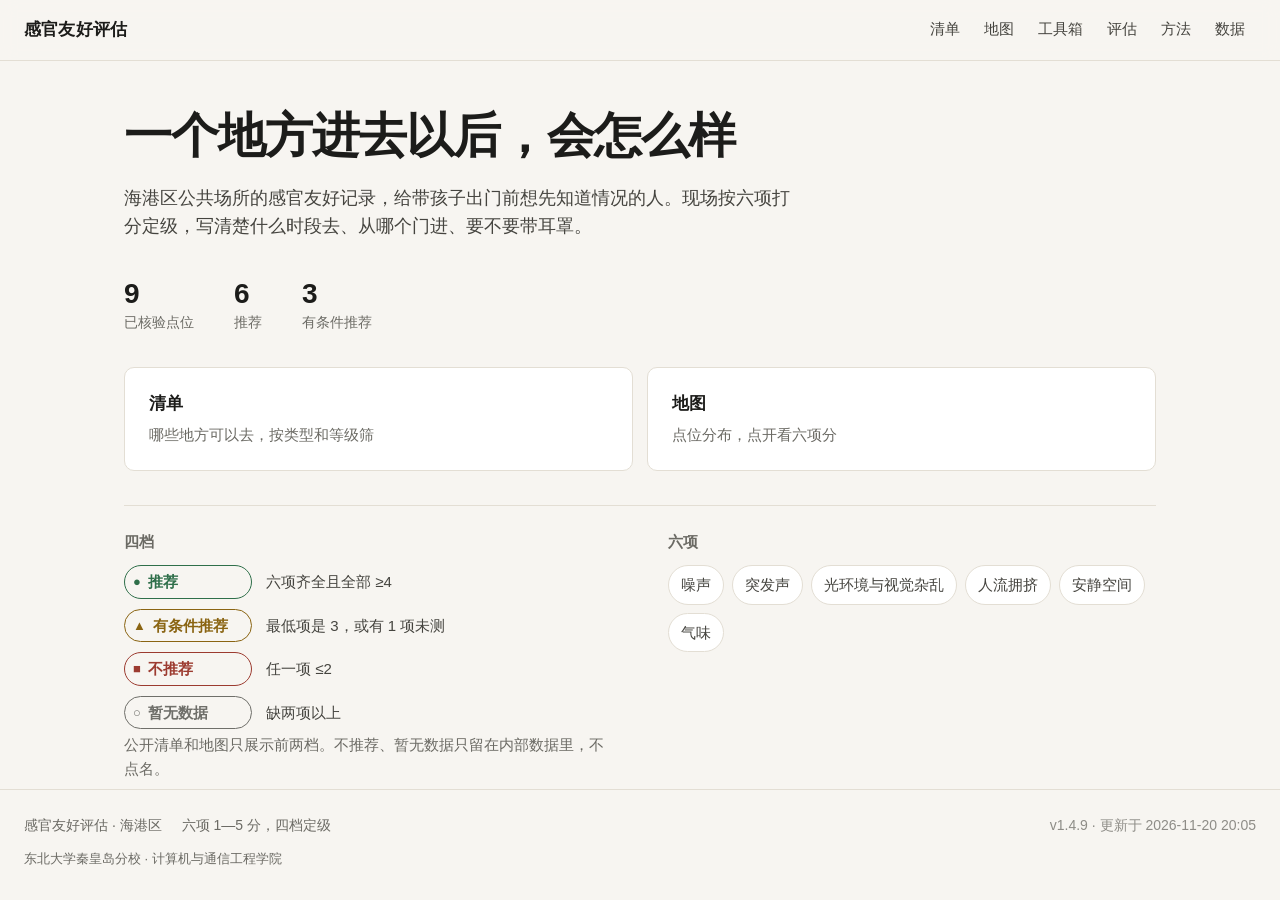
==== commit 91f3ab8a: "v1.4.9 地图库与底图数据改为并行加载（2026-11-20 20:05）" ====
--- a/index.html
+++ b/index.html
@@ -5,7 +5,7 @@
 <meta name="viewport" content="width=device-width, initial-scale=1">
 <title>感官友好评估 · 海港区公共环境</title>
 <meta name="description" content="六项观察、四档定级，写清楚哪个时段去、从哪个门进、要不要带耳罩。">
-<link rel="stylesheet" href="./assets/css/site.css?v=202611202000">
+<link rel="stylesheet" href="./assets/css/site.css?v=202611202005">
 </head>
 <body data-page="index">
 
@@ -13,14 +13,14 @@
 
 <header class="site-head">
   <div class="wrap head-inner">
-    <a class="brand" href="./index.html?v=202611202000">感官友好评估</a>
+    <a class="brand" href="./index.html?v=202611202005">感官友好评估</a>
     <nav class="nav" aria-label="主导航">
-    <a href="./list.html?v=202611202000">清单</a>
-    <a href="./map.html?v=202611202000">地图</a>
-    <a href="./tools.html?v=202611202000">工具箱</a>
-    <a href="./assess.html?v=202611202000">评估</a>
-    <a href="./method.html?v=202611202000">方法</a>
-    <a href="./data.html?v=202611202000">数据</a>
+    <a href="./list.html?v=202611202005">清单</a>
+    <a href="./map.html?v=202611202005">地图</a>
+    <a href="./tools.html?v=202611202005">工具箱</a>
+    <a href="./assess.html?v=202611202005">评估</a>
+    <a href="./method.html?v=202611202005">方法</a>
+    <a href="./data.html?v=202611202005">数据</a>
   </nav>
   </div>
 </header>
@@ -35,11 +35,11 @@
   <ul class="stats" id="stats" hidden></ul>
 
   <div class="entry">
-    <a href="./list.html?v=202611202000">
+    <a href="./list.html?v=202611202005">
       <span class="entry-title">清单</span>
       <span class="entry-sub">哪些地方可以去，按类型和等级筛</span>
     </a>
-    <a href="./map.html?v=202611202000">
+    <a href="./map.html?v=202611202005">
       <span class="entry-title">地图</span>
       <span class="entry-sub">点位分布，点开看六项分</span>
     </a>
@@ -85,10 +85,10 @@
   </div>
 </footer>
 
-<script src="./data/points.js?v=202611202000"></script>
-<script src="./data/demo-points.js?v=202611202000"></script>
-<script src="./data/build.js?v=202611202000"></script>
-<script src="./assets/js/core.js?v=202611202000"></script>
+<script src="./data/points.js?v=202611202005"></script>
+<script src="./data/demo-points.js?v=202611202005"></script>
+<script src="./data/build.js?v=202611202005"></script>
+<script src="./assets/js/core.js?v=202611202005"></script>
 <script>
 (function () {
   var list = window.SF.points();
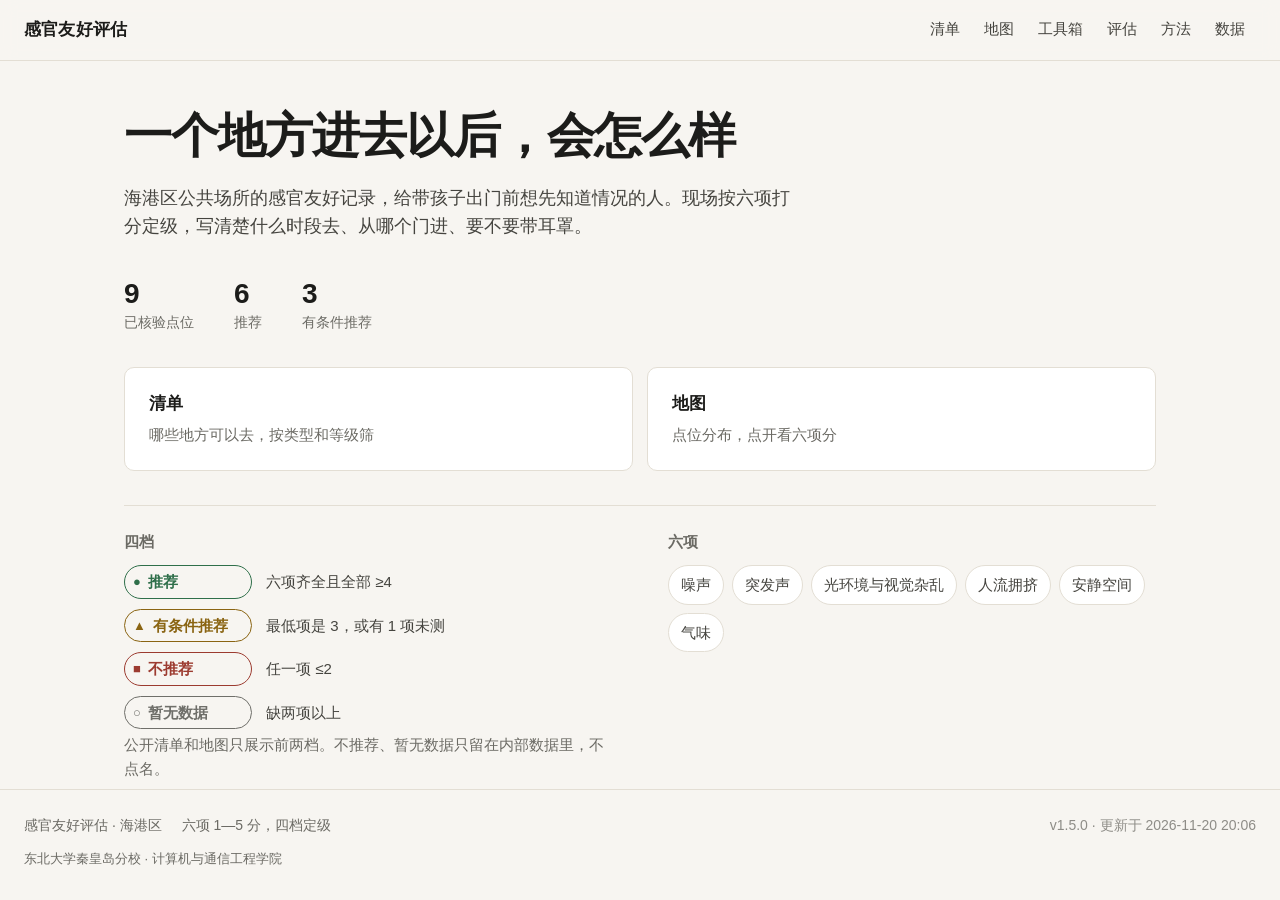
==== commit 2d359509: "v1.5.0 底图请求提高优先级，尽量与库并行（2026-11-20 20:06）" ====
--- a/index.html
+++ b/index.html
@@ -5,7 +5,7 @@
 <meta name="viewport" content="width=device-width, initial-scale=1">
 <title>感官友好评估 · 海港区公共环境</title>
 <meta name="description" content="六项观察、四档定级，写清楚哪个时段去、从哪个门进、要不要带耳罩。">
-<link rel="stylesheet" href="./assets/css/site.css?v=202611202005">
+<link rel="stylesheet" href="./assets/css/site.css?v=202611202006">
 </head>
 <body data-page="index">
 
@@ -13,14 +13,14 @@
 
 <header class="site-head">
   <div class="wrap head-inner">
-    <a class="brand" href="./index.html?v=202611202005">感官友好评估</a>
+    <a class="brand" href="./index.html?v=202611202006">感官友好评估</a>
     <nav class="nav" aria-label="主导航">
-    <a href="./list.html?v=202611202005">清单</a>
-    <a href="./map.html?v=202611202005">地图</a>
-    <a href="./tools.html?v=202611202005">工具箱</a>
-    <a href="./assess.html?v=202611202005">评估</a>
-    <a href="./method.html?v=202611202005">方法</a>
-    <a href="./data.html?v=202611202005">数据</a>
+    <a href="./list.html?v=202611202006">清单</a>
+    <a href="./map.html?v=202611202006">地图</a>
+    <a href="./tools.html?v=202611202006">工具箱</a>
+    <a href="./assess.html?v=202611202006">评估</a>
+    <a href="./method.html?v=202611202006">方法</a>
+    <a href="./data.html?v=202611202006">数据</a>
   </nav>
   </div>
 </header>
@@ -35,11 +35,11 @@
   <ul class="stats" id="stats" hidden></ul>
 
   <div class="entry">
-    <a href="./list.html?v=202611202005">
+    <a href="./list.html?v=202611202006">
       <span class="entry-title">清单</span>
       <span class="entry-sub">哪些地方可以去，按类型和等级筛</span>
     </a>
-    <a href="./map.html?v=202611202005">
+    <a href="./map.html?v=202611202006">
       <span class="entry-title">地图</span>
       <span class="entry-sub">点位分布，点开看六项分</span>
     </a>
@@ -85,10 +85,10 @@
   </div>
 </footer>
 
-<script src="./data/points.js?v=202611202005"></script>
-<script src="./data/demo-points.js?v=202611202005"></script>
-<script src="./data/build.js?v=202611202005"></script>
-<script src="./assets/js/core.js?v=202611202005"></script>
+<script src="./data/points.js?v=202611202006"></script>
+<script src="./data/demo-points.js?v=202611202006"></script>
+<script src="./data/build.js?v=202611202006"></script>
+<script src="./assets/js/core.js?v=202611202006"></script>
 <script>
 (function () {
   var list = window.SF.points();
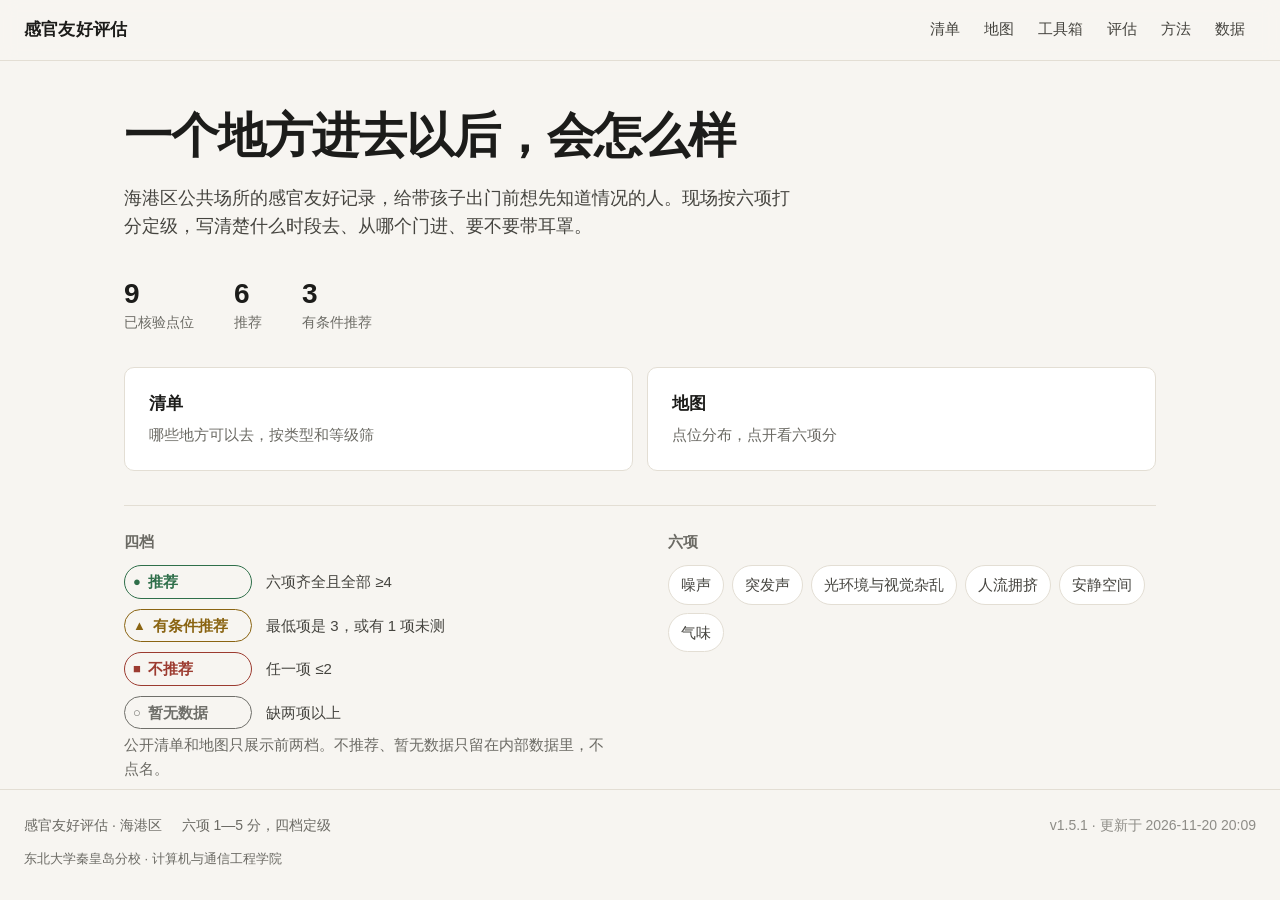
==== commit 51740737: "v1.5.1 地图库换成 UMD 单文件，体积减半（2026-11-20 20:09）" ====
--- a/index.html
+++ b/index.html
@@ -5,7 +5,7 @@
 <meta name="viewport" content="width=device-width, initial-scale=1">
 <title>感官友好评估 · 海港区公共环境</title>
 <meta name="description" content="六项观察、四档定级，写清楚哪个时段去、从哪个门进、要不要带耳罩。">
-<link rel="stylesheet" href="./assets/css/site.css?v=202611202006">
+<link rel="stylesheet" href="./assets/css/site.css?v=202611202009">
 </head>
 <body data-page="index">
 
@@ -13,14 +13,14 @@
 
 <header class="site-head">
   <div class="wrap head-inner">
-    <a class="brand" href="./index.html?v=202611202006">感官友好评估</a>
+    <a class="brand" href="./index.html?v=202611202009">感官友好评估</a>
     <nav class="nav" aria-label="主导航">
-    <a href="./list.html?v=202611202006">清单</a>
-    <a href="./map.html?v=202611202006">地图</a>
-    <a href="./tools.html?v=202611202006">工具箱</a>
-    <a href="./assess.html?v=202611202006">评估</a>
-    <a href="./method.html?v=202611202006">方法</a>
-    <a href="./data.html?v=202611202006">数据</a>
+    <a href="./list.html?v=202611202009">清单</a>
+    <a href="./map.html?v=202611202009">地图</a>
+    <a href="./tools.html?v=202611202009">工具箱</a>
+    <a href="./assess.html?v=202611202009">评估</a>
+    <a href="./method.html?v=202611202009">方法</a>
+    <a href="./data.html?v=202611202009">数据</a>
   </nav>
   </div>
 </header>
@@ -35,11 +35,11 @@
   <ul class="stats" id="stats" hidden></ul>
 
   <div class="entry">
-    <a href="./list.html?v=202611202006">
+    <a href="./list.html?v=202611202009">
       <span class="entry-title">清单</span>
       <span class="entry-sub">哪些地方可以去，按类型和等级筛</span>
     </a>
-    <a href="./map.html?v=202611202006">
+    <a href="./map.html?v=202611202009">
       <span class="entry-title">地图</span>
       <span class="entry-sub">点位分布，点开看六项分</span>
     </a>
@@ -85,10 +85,10 @@
   </div>
 </footer>
 
-<script src="./data/points.js?v=202611202006"></script>
-<script src="./data/demo-points.js?v=202611202006"></script>
-<script src="./data/build.js?v=202611202006"></script>
-<script src="./assets/js/core.js?v=202611202006"></script>
+<script src="./data/points.js?v=202611202009"></script>
+<script src="./data/demo-points.js?v=202611202009"></script>
+<script src="./data/build.js?v=202611202009"></script>
+<script src="./assets/js/core.js?v=202611202009"></script>
 <script>
 (function () {
   var list = window.SF.points();
